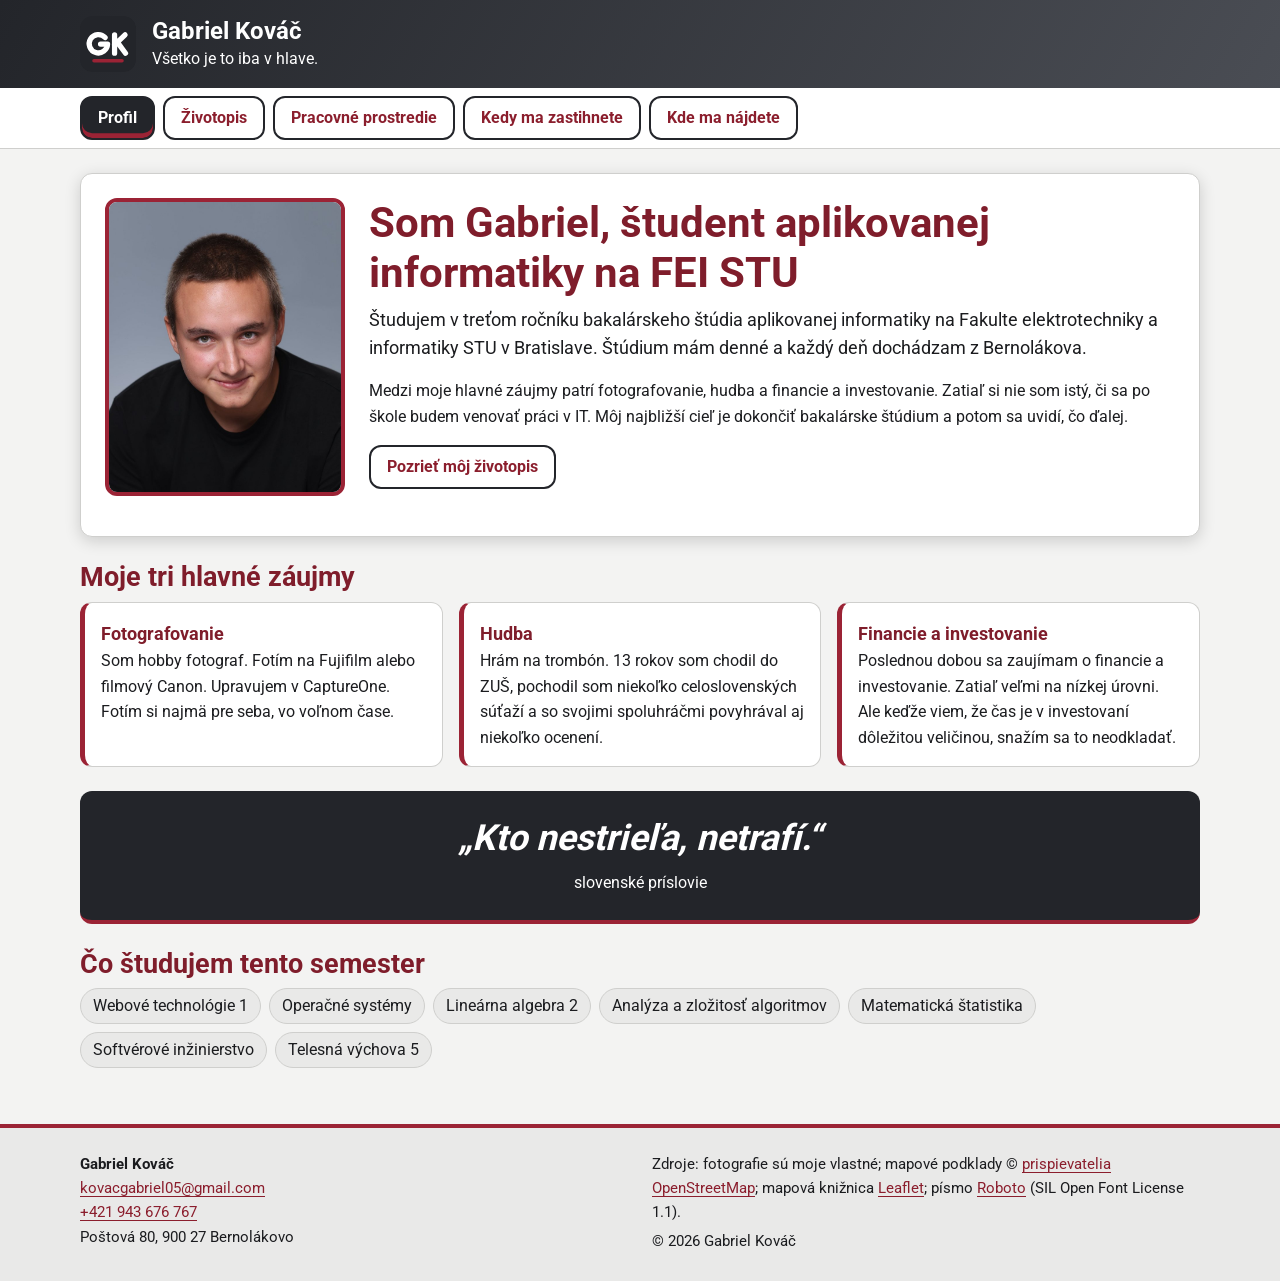
==== Z1_Kovac/index.html @ 6a86e7c6 "Add files via upload" ====
<!doctype html>
<html lang="sk">
<head>
  <meta charset="utf-8">
  <meta name="viewport" content="width=device-width, initial-scale=1">
  <title>Profil | Gabriel Kováč</title>
  <meta name="description" content="Osobná vizitka Gabriela Kováča, študenta aplikovanej informatiky na FEI STU v Bratislave. Fotografovanie, hudba, financie a investovanie.">
  <meta property="og:type" content="website">
  <meta property="og:locale" content="sk_SK">
  <meta property="og:title" content="Profil | Gabriel Kováč">
  <meta property="og:description" content="Osobná vizitka Gabriela Kováča, študenta aplikovanej informatiky na FEI STU v Bratislave. Fotografovanie, hudba, financie a investovanie.">
  <meta property="og:image" content="img/og-image.jpg">
  <link rel="icon" href="favicon.ico" sizes="any">
  <link rel="icon" href="img/monogram.svg" type="image/svg+xml">
  <link rel="stylesheet" href="css/styles.css">
  <link rel="stylesheet" href="css/print.css" media="print">
  <script>document.documentElement.classList.add("js");</script>
  <script src="js/script.js" defer></script>
</head>
<body data-page="profile">
  <a class="skip-link" href="#main">Preskočiť na obsah</a>

  <header class="site-header">
    <div class="container site-header__inner">
      <div class="brand">
        <a class="brand__logo-link" href="index.html">
          <img class="brand__logo" src="img/monogram.svg" alt="Monogram GK, prejsť na úvodnú stránku" width="64" height="64">
        </a>
        <div>
          <p class="brand__name">Gabriel Kováč</p>
          <p class="brand__slogan">Všetko je to iba v hlave.</p>
        </div>
      </div>
      <button class="nav-toggle" type="button" aria-expanded="false" aria-controls="site-nav">
        <span class="nav-toggle__bars" aria-hidden="true"></span>
        <span>Menu</span>
      </button>
    </div>
  </header>

  <nav class="site-nav" id="site-nav" aria-label="Hlavná navigácia">
    <ul class="site-nav__list">
        <li><a class="control" href="index.html" aria-current="page">Profil</a></li>
        <li><a class="control" href="pages/cv.html">Životopis</a></li>
        <li><a class="control" href="pages/workspace.html">Pracovné prostredie</a></li>
        <li><a class="control" href="pages/schedule.html">Kedy ma zastihnete</a></li>
        <li><a class="control" href="pages/map.html">Kde ma nájdete</a></li>
    </ul>
  </nav>

  <main id="main" class="container">
    <article class="card profile">
      <figure class="profile__photo">
        <img src="img/me.jpg" alt="Portrét Gabriela Kováča: usmiaty mladý muž s krátkymi vlasmi v čiernom tričku" width="800" height="1000" loading="lazy">
      </figure>
      <h1>Som Gabriel, študent aplikovanej informatiky na FEI STU</h1>
      <p class="profile__intro">Študujem v treťom ročníku bakalárskeho štúdia aplikovanej informatiky na Fakulte elektrotechniky a informatiky STU v Bratislave. Štúdium mám denné a každý deň dochádzam z Bernolákova.</p>
      <p>Medzi moje hlavné záujmy patrí fotografovanie, hudba a financie a investovanie. Zatiaľ si nie som istý, či sa po škole budem venovať práci v IT. Môj najbližší cieľ je dokončiť bakalárske štúdium a potom sa uvidí, čo ďalej.</p>
      <p><a class="control" href="pages/cv.html">Pozrieť môj životopis</a></p>
    </article>

    <section aria-labelledby="interests-title">
      <h2 id="interests-title">Moje tri hlavné záujmy</h2>
      <ul class="key-list">
        <li class="key-list__item">
          <strong class="key-list__title">Fotografovanie</strong>
          Som hobby fotograf. Fotím na Fujifilm alebo filmový Canon. Upravujem v CaptureOne. Fotím si najmä pre seba, vo voľnom čase.
        </li>
        <li class="key-list__item">
          <strong class="key-list__title">Hudba</strong>
          Hrám na trombón. 13 rokov som chodil do ZUŠ, pochodil som niekoľko celoslovenských súťaží a so svojimi spoluhráčmi povyhrával aj niekoľko ocenení.
        </li>
        <li class="key-list__item">
          <strong class="key-list__title">Financie a investovanie</strong>
          Poslednou dobou sa zaujímam o financie a investovanie. Zatiaľ veľmi na nízkej úrovni. Ale keďže viem, že čas je v investovaní dôležitou veličinou, snažím sa to neodkladať.
        </li>
      </ul>
    </section>

    <aside class="motto" aria-label="Moje motto">
      <p class="motto__text">Kto nestrieľa, netrafí.</p>
      <p class="motto__source">slovenské príslovie</p>
    </aside>

    <section aria-labelledby="semester-title">
      <h2 id="semester-title">Čo študujem tento semester</h2>
      <ul class="tag-list">
        <li>Webové technológie 1</li>
        <li>Operačné systémy</li>
        <li>Lineárna algebra 2</li>
        <li>Analýza a zložitosť algoritmov</li>
        <li>Matematická štatistika</li>
        <li>Softvérové inžinierstvo</li>
        <li>Telesná výchova 5</li>
      </ul>
    </section>
  </main>

  <footer class="site-footer">
    <div class="container site-footer__inner">
      <address>
        <strong>Gabriel Kováč</strong><br>
        <a href="mailto:kovacgabriel05@gmail.com">kovacgabriel05@gmail.com</a><br>
        <a href="tel:+421943676767">+421 943 676 767</a><br>
        Poštová 80, 900 27 Bernolákovo
      </address>
      <div class="site-footer__sources">
        <p>Zdroje: fotografie sú moje vlastné; mapové podklady © <a href="https://www.openstreetmap.org/copyright">prispievatelia OpenStreetMap</a>; mapová knižnica <a href="https://leafletjs.com/">Leaflet</a>; písmo <a href="https://github.com/googlefonts/roboto-classic">Roboto</a> (SIL Open Font License 1.1).</p>
        <p>© 2026 Gabriel Kováč</p>
      </div>
    </div>
  </footer>
</body>
</html>
---- Z1_Kovac/css/styles.css ----
/* ==========================================================================
   Single design system for all five pages.
   Every color lives in :root. Components only use var(--...) references.
   ========================================================================== */

/* ---------- Local font (Roboto, SIL Open Font License 1.1) ---------- */
@font-face {
  font-family: "Roboto";
  font-style: normal;
  font-weight: 400;
  font-display: swap;
  src: url("../fonts/roboto-latin-ext-400.woff2") format("woff2");
  unicode-range: U+0100-02BA, U+02BD-02C5, U+02C7-02CC, U+02CE-02D7, U+02DD-02FF, U+0304, U+0308, U+0329, U+1D00-1DBF, U+1E00-1E9F, U+1EF2-1EFF, U+2020, U+20A0-20AB, U+20AD-20C0, U+2113, U+2C60-2C7F, U+A720-A7FF;
}

@font-face {
  font-family: "Roboto";
  font-style: normal;
  font-weight: 400;
  font-display: swap;
  src: url("../fonts/roboto-latin-400.woff2") format("woff2");
  unicode-range: U+0000-00FF, U+0131, U+0152-0153, U+02BB-02BC, U+02C6, U+02DA, U+02DC, U+0304, U+0308, U+0329, U+2000-206F, U+20AC, U+2122, U+2191, U+2193, U+2212, U+2215, U+FEFF, U+FFFD;
}

@font-face {
  font-family: "Roboto";
  font-style: normal;
  font-weight: 700;
  font-display: swap;
  src: url("../fonts/roboto-latin-ext-700.woff2") format("woff2");
  unicode-range: U+0100-02BA, U+02BD-02C5, U+02C7-02CC, U+02CE-02D7, U+02DD-02FF, U+0304, U+0308, U+0329, U+1D00-1DBF, U+1E00-1E9F, U+1EF2-1EFF, U+2020, U+20A0-20AB, U+20AD-20C0, U+2113, U+2C60-2C7F, U+A720-A7FF;
}

@font-face {
  font-family: "Roboto";
  font-style: normal;
  font-weight: 700;
  font-display: swap;
  src: url("../fonts/roboto-latin-700.woff2") format("woff2");
  unicode-range: U+0000-00FF, U+0131, U+0152-0153, U+02BB-02BC, U+02C6, U+02DA, U+02DC, U+0304, U+0308, U+0329, U+2000-206F, U+20AC, U+2122, U+2191, U+2193, U+2212, U+2215, U+FEFF, U+FFFD;
}

/* ---------- Design tokens ---------- */
:root {
  color-scheme: light dark;

  /* brand colors (identical in light and dark mode) */
  --color-brand-primary: #23252a;
  --color-brand-secondary: #4a4d54;
  --color-accent: #9b2335;
  --color-on-brand: #ffffff;
  --color-on-accent: #ffffff;

  /* page colors (light mode) */
  --color-bg: #f3f3f2;
  --color-surface: #ffffff;
  --color-surface-alt: #e9e9e8;
  --color-text: #1b1c1f;
  --color-text-muted: #4a4c52;
  --color-heading: #7f1d2b;
  --color-link: #8b1e2d;
  --color-control-border: #23252a;
  --color-border: #cfcfcd;
  --color-focus: #8b1e2d;
  --color-focus-on-brand: #f2a0a9;
  --color-error: #a11a1a;

  /* schedule lesson types */
  --color-lecture-bg: #dcdee3;
  --color-exercise-bg: #f0d5d8;
  --color-pe-bg: #e6dfcf;

  /* translucent helpers */
  --color-shadow: rgba(0, 0, 0, 0.16);
  --color-hotspot-fill: rgba(155, 35, 53, 0.22);
  --color-hotspot-edge: rgba(0, 0, 0, 0.55);

  /* geometry and spacing */
  --radius: 0.75rem;
  --space: 1rem;
  --space-xs: 0.25rem;
  --space-sm: 0.5rem;
  --space-lg: 1.5rem;
  --space-xl: 2.5rem;

  /* typography and layout */
  --font-main: "Roboto", sans-serif;
  --container-width: 72rem;
  --panel-height: 11rem;
  --transition: 0.2s ease;
}

@media (prefers-color-scheme: dark) {
  :root {
    --color-brand-primary: #30333a;
    --color-brand-secondary: #565a63;
    --color-bg: #101113;
    --color-surface: #181a1d;
    --color-surface-alt: #212327;
    --color-text: #e9e9ea;
    --color-text-muted: #b3b5bb;
    --color-heading: #e8a3ab;
    --color-link: #f0a8b0;
    --color-control-border: #b8bbc2;
    --color-border: #3a3d43;
    --color-focus: #f2a0a9;
    --color-error: #ff9b9b;

    --color-lecture-bg: #2e3138;
    --color-exercise-bg: #4d2128;
    --color-pe-bg: #3f3a2d;

    --color-shadow: rgba(0, 0, 0, 0.6);
    --color-hotspot-fill: rgba(155, 35, 53, 0.35);
    --color-hotspot-edge: rgba(0, 0, 0, 0.7);
  }
}

/* ---------- Base ---------- */
*,
*::before,
*::after {
  box-sizing: border-box;
}

html {
  scroll-behavior: smooth;
}

body {
  display: flex;
  flex-direction: column;
  min-height: 100vh;
  margin: 0;
  font-family: var(--font-main);
  font-size: 1rem;
  line-height: 1.6;
  color: var(--color-text);
  background: var(--color-bg);
}

main {
  flex: 1;
  padding-block: var(--space-lg) var(--space-xl);
}

img {
  display: block;
  max-width: 100%;
  height: auto;
}

h1,
h2,
h3 {
  margin: 0 0 var(--space-sm);
  line-height: 1.2;
  color: var(--color-heading);
}

h1 {
  font-size: clamp(1.75rem, 1.2rem + 2.4vw, 2.6rem);
}

h2 {
  margin-top: var(--space-lg);
  font-size: clamp(1.3rem, 1.1rem + 1vw, 1.7rem);
}

h3 {
  font-size: 1.15rem;
}

p {
  margin: 0 0 var(--space);
}

a {
  color: var(--color-link);
  text-underline-offset: 0.2em;
}

a:hover {
  text-decoration-thickness: 0.15em;
}

address {
  font-style: normal;
}

figure {
  margin: 0;
}

ul {
  margin-block: 0 var(--space);
}

[hidden] {
  display: none !important;
}

.container {
  width: 100%;
  max-width: var(--container-width);
  margin-inline: auto;
  padding-inline: var(--space);
}

.lead {
  font-size: 1.15rem;
  color: var(--color-text-muted);
}

.visually-hidden {
  position: absolute;
  width: 1px;
  height: 1px;
  margin: -1px;
  padding: 0;
  overflow: hidden;
  clip-path: inset(50%);
  white-space: nowrap;
  border: 0;
}

/* ---------- Focus and shared interactive controls ---------- */
a:focus-visible,
button:focus-visible,
input:focus-visible,
textarea:focus-visible,
[tabindex]:focus-visible {
  outline: 3px solid var(--color-focus);
  outline-offset: 3px;
}

.skip-link {
  position: absolute;
  top: var(--space-sm);
  left: var(--space-sm);
  z-index: 1000;
  padding: var(--space-sm) var(--space);
  border-radius: var(--radius);
  background: var(--color-accent);
  color: var(--color-on-accent);
  font-weight: 700;
  transform: translateY(-200%);
}

.skip-link:focus {
  transform: translateY(0);
}

/* One look for every button-like control: nav links, filters, map buttons. */
.control {
  display: inline-flex;
  align-items: center;
  justify-content: center;
  gap: var(--space-sm);
  min-height: 2.75rem;
  padding: var(--space-xs) var(--space);
  border: 2px solid var(--color-control-border);
  border-radius: var(--radius);
  background: var(--color-surface);
  color: var(--color-link);
  font: inherit;
  font-weight: 700;
  text-decoration: none;
  cursor: pointer;
  transition: background-color var(--transition), color var(--transition);
}

.control:hover {
  background: var(--color-brand-primary);
  color: var(--color-on-brand);
}

.control[aria-current="page"],
.control[aria-pressed="true"],
.control.is-active {
  background: var(--color-brand-primary);
  color: var(--color-on-brand);
  box-shadow: inset 0 -0.3rem 0 var(--color-accent);
}

.control--small {
  min-height: 2.25rem;
  padding-inline: var(--space-sm);
  font-size: 0.9rem;
}

/* ---------- Header and navigation ---------- */
.site-header {
  /* focus ring must stay visible on the colored band */
  --color-focus: var(--color-focus-on-brand);
  background: linear-gradient(120deg, var(--color-brand-primary), var(--color-brand-secondary));
  color: var(--color-on-brand);
}

.site-header__inner {
  display: flex;
  align-items: center;
  justify-content: space-between;
  gap: var(--space);
  padding-block: var(--space);
}

.brand {
  display: flex;
  align-items: center;
  gap: var(--space);
  min-width: 0;
}

.brand__logo-link {
  flex: none;
  border-radius: var(--radius);
}

.brand__logo {
  width: 3.5rem;
  height: 3.5rem;
  border-radius: var(--radius);
}

.brand__name {
  margin: 0;
  font-size: 1.5rem;
  font-weight: 700;
  line-height: 1.2;
}

.brand__slogan {
  margin: 0;
  font-size: 1rem;
}

.nav-toggle {
  display: none;
  align-items: center;
  gap: var(--space-sm);
  min-height: 2.75rem;
  padding: var(--space-xs) var(--space);
  border: 2px solid var(--color-on-brand);
  border-radius: var(--radius);
  background: transparent;
  color: var(--color-on-brand);
  font: inherit;
  font-weight: 700;
  cursor: pointer;
  transition: background-color var(--transition), color var(--transition);
}

.nav-toggle:hover,
.nav-toggle[aria-expanded="true"] {
  background: var(--color-on-brand);
  color: var(--color-brand-primary);
}

.nav-toggle__bars,
.nav-toggle__bars::before,
.nav-toggle__bars::after {
  display: block;
  width: 1.25rem;
  height: 2px;
  background: currentColor;
}

.nav-toggle__bars {
  position: relative;
}

.nav-toggle__bars::before,
.nav-toggle__bars::after {
  content: "";
  position: absolute;
  left: 0;
}

.nav-toggle__bars::before {
  top: -0.4rem;
}

.nav-toggle__bars::after {
  top: 0.4rem;
}

.site-nav {
  border-bottom: 1px solid var(--color-border);
  background: var(--color-surface);
}

.site-nav__list {
  display: flex;
  flex-wrap: wrap;
  gap: var(--space-sm);
  margin: 0 auto;
  padding: var(--space-sm) var(--space);
  max-width: var(--container-width);
  list-style: none;
}

/* ---------- Footer ---------- */
.site-footer {
  margin-top: auto;
  padding-block: var(--space-lg);
  border-top: 4px solid var(--color-accent);
  background: var(--color-surface-alt);
  font-size: 0.95rem;
}

.site-footer__inner {
  display: grid;
  grid-template-columns: repeat(auto-fit, minmax(16rem, 1fr));
  gap: var(--space-lg);
}

.site-footer p {
  margin: 0 0 var(--space-xs);
}

/* ---------- Cards and shared blocks ---------- */
.card {
  padding: var(--space-lg);
  border: 1px solid var(--color-border);
  border-radius: var(--radius);
  background: var(--color-surface);
  box-shadow: 0 0.25rem 1rem var(--color-shadow);
}

.status {
  margin-bottom: var(--space);
  padding: var(--space);
  border-left: 0.35rem solid var(--color-accent);
  border-radius: var(--radius);
  background: var(--color-surface);
  box-shadow: 0 0.15rem 0.6rem var(--color-shadow);
}

.status p {
  margin: 0;
}

.empty-state {
  padding: var(--space);
  border: 2px dashed var(--color-control-border);
  border-radius: var(--radius);
  background: var(--color-surface-alt);
}

.empty-state p {
  margin: 0;
}

.tag-list {
  display: flex;
  flex-wrap: wrap;
  gap: var(--space-sm);
  margin: 0 0 var(--space);
  padding: 0;
  list-style: none;
}

.tag-list li {
  padding: var(--space-xs) 0.75rem;
  border: 1px solid var(--color-border);
  border-radius: 999px;
  background: var(--color-surface-alt);
}

/* ---------- Page 1: profile ---------- */
.profile {
  display: flow-root;
}

.profile__photo {
  float: left;
  width: 15rem;
  margin: 0 var(--space-lg) var(--space) 0;
}

.profile__photo img {
  width: 100%;
  border: 4px solid var(--color-accent);
  border-radius: var(--radius);
}

.profile__intro {
  font-size: 1.1rem;
}

.key-list {
  display: grid;
  grid-template-columns: repeat(auto-fit, minmax(15rem, 1fr));
  gap: var(--space);
  margin: 0 0 var(--space);
  padding: 0;
  list-style: none;
}

.key-list__item {
  padding: var(--space);
  border: 1px solid var(--color-border);
  border-left: 0.35rem solid var(--color-accent);
  border-radius: var(--radius);
  background: var(--color-surface);
}

.key-list__title {
  display: block;
  font-size: 1.15rem;
  color: var(--color-heading);
}

.motto {
  margin: var(--space-lg) 0;
  padding: var(--space-lg);
  border-bottom: 0.3rem solid var(--color-accent);
  border-radius: var(--radius);
  background: var(--color-brand-primary);
  color: var(--color-on-brand);
  text-align: center;
}

.motto__text {
  margin: 0;
  font-size: clamp(1.5rem, 1rem + 2vw, 2.25rem);
  font-weight: 700;
  font-style: italic;
  line-height: 1.3;
}

.motto__text::before {
  content: "\201E";
}

.motto__text::after {
  content: "\201C";
}

.motto__source {
  margin: var(--space-sm) 0 0;
}

/* ---------- Page 2: CV (two columns, flexbox/grid, no float) ---------- */
.cv {
  display: grid;
  grid-template-columns: minmax(15rem, 1fr) 2fr;
  overflow: hidden;
  border: 1px solid var(--color-border);
  border-radius: var(--radius);
  box-shadow: 0 0.25rem 1rem var(--color-shadow);
}

.cv__side {
  --color-focus: var(--color-focus-on-brand);
  padding: var(--space-lg);
  background: var(--color-brand-primary);
  color: var(--color-on-brand);
}

.cv__side h2,
.cv__side a {
  color: var(--color-on-brand);
}

.cv__photo {
  width: 100%;
  max-width: 14rem;
  margin: 0 auto var(--space);
  border: 4px solid var(--color-accent);
  border-radius: 50%;
}

.cv__name {
  margin: 0;
  font-size: 1.4rem;
  font-weight: 700;
  text-align: center;
}

.cv__role {
  margin: 0 0 var(--space);
  text-align: center;
}

.cv__main {
  padding: var(--space-lg);
  background: var(--color-surface);
}

.cv__main > h2:first-child,
.cv__side h2 {
  margin-top: 0;
}

.contact-list {
  display: grid;
  gap: var(--space-sm);
  margin: 0;
  padding: 0;
  list-style: none;
}

.contact-list__label {
  display: block;
  font-size: 0.85rem;
  font-weight: 700;
  text-transform: uppercase;
  letter-spacing: 0.04em;
}

.education-item {
  margin-bottom: var(--space);
  padding-left: var(--space);
  border-left: 0.3rem solid var(--color-brand-secondary);
}

.education-item h3 {
  margin: 0;
}

.education-item p {
  margin: 0;
}

.education-item__meta {
  color: var(--color-text-muted);
}

.skill-list {
  display: grid;
  gap: var(--space);
  margin: 0 0 var(--space);
  padding: 0;
  list-style: none;
}

.skill {
  display: grid;
  grid-template-columns: 1fr auto;
  gap: var(--space-xs) var(--space);
  align-items: baseline;
}

.skill__name {
  font-weight: 700;
}

.skill__key {
  margin-left: var(--space-xs);
  padding: 0 var(--space-sm);
  border-radius: 999px;
  background: var(--color-accent);
  color: var(--color-on-accent);
  font-size: 0.75rem;
  font-weight: 700;
  white-space: nowrap;
}

.skill__level {
  color: var(--color-text-muted);
}

.skill__bar {
  grid-column: 1 / -1;
  height: 0.65rem;
  overflow: hidden;
  border: 1px solid var(--color-border);
  border-radius: 999px;
  background: var(--color-surface-alt);
}

.skill__bar::before {
  content: "";
  display: block;
  width: calc(var(--level, 0) * 20%);
  height: 100%;
  background: var(--color-accent);
}

.skill__bar[data-level="1"] {
  --level: 1;
}

.skill__bar[data-level="2"] {
  --level: 2;
}

.skill__bar[data-level="3"] {
  --level: 3;
}

.skill__bar[data-level="4"] {
  --level: 4;
}

.skill__bar[data-level="5"] {
  --level: 5;
}

.note {
  font-size: 0.9rem;
  color: var(--color-text-muted);
}

/* ---------- Page 3: workspace with hotspots ---------- */
.stage {
  position: relative;
}

.stage__image {
  width: 100%;
  border-radius: var(--radius);
  box-shadow: 0 0.25rem 1rem var(--color-shadow);
}

.hotspots {
  position: absolute;
  top: 0;
  left: 0;
  width: 100%;
  aspect-ratio: 4 / 3;
  margin: 0;
  padding: 0;
  list-style: none;
}

.hotspot__trigger {
  position: absolute;
  left: var(--x);
  top: var(--y);
  display: grid;
  place-items: center;
  width: 2.25rem;
  height: 2.25rem;
  margin: -1.125rem 0 0 -1.125rem;
  padding: 0;
  border: 2px solid var(--color-on-accent);
  border-radius: 50%;
  background: var(--color-accent);
  color: var(--color-on-accent);
  box-shadow: 0 0 0 2px var(--color-hotspot-edge);
  font: inherit;
  font-size: 1rem;
  font-weight: 700;
  cursor: pointer;
  animation: hotspot-pulse 2.4s ease-out infinite;
  transition: transform var(--transition);
}

.hotspot:hover .hotspot__trigger,
.hotspot:focus-within .hotspot__trigger {
  transform: scale(1.15);
}

@keyframes hotspot-pulse {
  0% {
    box-shadow: 0 0 0 2px var(--color-hotspot-edge), 0 0 0 0 var(--color-accent);
  }

  70% {
    box-shadow: 0 0 0 2px var(--color-hotspot-edge), 0 0 0 1rem var(--color-hotspot-fill);
  }

  100% {
    box-shadow: 0 0 0 2px var(--color-hotspot-edge), 0 0 0 0 var(--color-hotspot-fill);
  }
}

.hotspot__panel {
  --color-focus: var(--color-focus-on-brand);
  position: absolute;
  z-index: 5;
  width: min(18rem, 60%);
  padding: var(--space);
  border: 2px solid var(--color-accent);
  border-radius: var(--radius);
  background: var(--color-brand-primary);
  color: var(--color-on-brand);
  box-shadow: 0 0.5rem 1.5rem var(--color-shadow);
  opacity: 0;
  visibility: hidden;
  pointer-events: none;
  transition: opacity var(--transition), visibility var(--transition);
}

.hotspot:focus-within .hotspot__panel,
.hotspot:hover .hotspot__panel {
  opacity: 1;
  visibility: visible;
  pointer-events: auto;
}

.hotspot:hover .hotspot__panel {
  z-index: 6;
}

.hotspot__panel-title {
  margin: 0 0 var(--space-xs);
  font-size: 1.1rem;
  color: var(--color-on-brand);
}

.hotspot__panel-text {
  margin: 0;
  font-size: 0.95rem;
}

.hotspot__topic {
  display: inline-block;
  margin: var(--space-sm) 0 0;
  padding: 0 var(--space-sm);
  border-radius: 999px;
  background: var(--color-accent);
  color: var(--color-on-accent);
  font-size: 0.8rem;
  font-weight: 700;
}

.hotspot[data-placement="right"] .hotspot__panel {
  top: var(--y);
  left: calc(var(--x) + 1.75rem);
  transform: translateY(-50%);
}

.hotspot[data-placement="left"] .hotspot__panel {
  top: var(--y);
  right: calc(100% - var(--x) + 1.75rem);
  transform: translateY(-50%);
}

.hotspot[data-placement="bottom"] .hotspot__panel {
  top: calc(var(--y) + 1.75rem);
  left: var(--x);
  transform: translateX(-50%);
}

.hotspot[data-placement="top"] .hotspot__panel {
  bottom: calc(100% - var(--y) + 1.75rem);
  left: var(--x);
  transform: translateX(-50%);
}

.stage__caption {
  margin-top: var(--space);
  color: var(--color-text-muted);
}

/* ---------- Page 4: schedule ---------- */
.filters {
  display: flex;
  flex-wrap: wrap;
  gap: var(--space-sm);
  margin-bottom: var(--space);
}

.legend {
  display: flex;
  flex-wrap: wrap;
  gap: var(--space-sm) var(--space-lg);
  margin: 0 0 var(--space);
  padding: 0;
  list-style: none;
  font-size: 0.9rem;
}

.legend__item {
  display: flex;
  align-items: center;
  gap: var(--space-sm);
}

.legend__swatch {
  display: inline-block;
  width: 1.25rem;
  height: 1.25rem;
  border: 1px solid var(--color-border);
  border-radius: 0.25rem;
}

.legend__swatch[data-type="lecture"] {
  background: var(--color-lecture-bg);
  border-left: 0.3rem solid var(--color-brand-primary);
}

.legend__swatch[data-type="exercise"] {
  background: var(--color-exercise-bg);
  border-left: 0.3rem solid var(--color-brand-secondary);
}

.legend__swatch[data-type="pe"] {
  background: var(--color-pe-bg);
  border-left: 0.3rem solid var(--color-accent);
}

.table-wrap {
  position: relative;
  overflow-x: auto;
  border: 1px solid var(--color-border);
  border-radius: var(--radius);
  background: var(--color-surface);
}

.schedule {
  width: 100%;
  min-width: 62rem;
  border-collapse: collapse;
  table-layout: fixed;
  font-size: 0.8rem;
}

.schedule th,
.schedule td {
  padding: var(--space-xs);
  border: 1px solid var(--color-border);
  text-align: center;
  vertical-align: middle;
  overflow-wrap: break-word;
}

.schedule thead th {
  background: var(--color-brand-primary);
  color: var(--color-on-brand);
  font-size: 0.75rem;
}

.schedule__to {
  display: block;
}

.schedule__day {
  width: 5.5rem;
  background: var(--color-brand-secondary);
  color: var(--color-on-brand);
  text-align: left;
}

.schedule tbody tr:nth-of-type(odd) .slot--free {
  background: var(--color-surface);
}

.schedule tbody tr:nth-of-type(even) .slot--free {
  background: var(--color-surface-alt);
}

.slot {
  height: 4.25rem;
  border-left: 0.3rem solid var(--color-border);
  transition: background-color var(--transition);
}

.slot[data-type="lecture"] {
  border-left-color: var(--color-brand-primary);
  background: var(--color-lecture-bg);
}

.slot[data-type="exercise"] {
  border-left-color: var(--color-brand-secondary);
  background: var(--color-exercise-bg);
}

.slot[data-type="pe"] {
  border-left-color: var(--color-accent);
  background: var(--color-pe-bg);
}

.slot__title {
  display: block;
  font-weight: 700;
}

.slot__type {
  display: block;
  font-size: 0.72rem;
  color: var(--color-text-muted);
}

.slot.is-dimmed {
  border-left-color: var(--color-border);
  background: transparent;
}

.slot.is-dimmed > * {
  visibility: hidden;
}

.slot.is-current:not(.is-dimmed) {
  outline: 4px solid var(--color-accent);
  outline-offset: -4px;
  animation: current-pulse 2s ease-in-out infinite;
}

@keyframes current-pulse {
  0%,
  100% {
    box-shadow: inset 0 0 0 0 var(--color-hotspot-fill);
  }

  50% {
    box-shadow: inset 0 0 1.2rem 0.3rem var(--color-accent);
  }
}

.progress {
  height: 1.5rem;
  overflow: hidden;
  border: 1px solid var(--color-border);
  border-radius: 999px;
  background: var(--color-surface-alt);
}

.progress__bar {
  width: 0;
  height: 100%;
  background: var(--color-accent);
  transition: width 0.6s ease;
}

/* ---------- Page 5: map ---------- */
.map-layout {
  display: grid;
  grid-template-columns: minmax(0, 2fr) minmax(16rem, 1fr);
  gap: var(--space-lg);
  align-items: start;
}

.map {
  position: relative;
  z-index: 0;
  height: min(72vh, 38rem);
  border: 1px solid var(--color-border);
  border-radius: var(--radius);
  background: var(--color-surface-alt);
}

.map-panel h2 {
  margin-top: 0;
}

.map-panel__block {
  margin-bottom: var(--space-lg);
}

.field {
  display: grid;
  gap: var(--space-xs);
  margin-bottom: var(--space-sm);
}

.field__label {
  font-weight: 700;
}

.field__input {
  width: 100%;
  min-height: 2.75rem;
  padding: var(--space-xs) var(--space-sm);
  border: 2px solid var(--color-control-border);
  border-radius: var(--radius);
  background: var(--color-surface);
  color: var(--color-text);
  font: inherit;
}

.field__error {
  margin: 0;
  color: var(--color-error);
  font-weight: 700;
}

.form-actions {
  display: flex;
  flex-wrap: wrap;
  gap: var(--space-sm);
}

.point-list {
  display: grid;
  gap: var(--space-sm);
  margin: 0 0 var(--space);
  padding: 0;
  list-style: none;
}

.point-list__item {
  display: grid;
  grid-template-columns: 1fr auto;
  gap: var(--space-sm);
}

.point-list__select {
  justify-content: flex-start;
  text-align: left;
}

.target-group {
  margin: 0 0 var(--space);
  padding: var(--space-sm) var(--space);
  border: 2px solid var(--color-border);
  border-radius: var(--radius);
}

.target-group legend {
  padding-inline: var(--space-xs);
  font-weight: 700;
}

.target-group label {
  display: flex;
  align-items: center;
  gap: var(--space-sm);
  min-height: 2.25rem;
  cursor: pointer;
}

.map-pin {
  display: grid;
  place-items: center;
  width: 2rem;
  height: 2rem;
  border: 2px solid var(--color-on-brand);
  border-radius: 50%;
  box-shadow: 0 0.15rem 0.5rem var(--color-shadow);
  font-weight: 700;
}

.map-pin--school {
  background: var(--color-brand-primary);
  color: var(--color-on-brand);
}

.map-pin--home {
  background: var(--color-brand-secondary);
  color: var(--color-on-brand);
}

.map-pin--custom {
  background: var(--color-accent);
  color: var(--color-on-accent);
}

.map-pin--draft {
  border-style: dashed;
  background: var(--color-surface);
  color: var(--color-text);
}

.map-route {
  stroke: var(--color-accent);
  stroke-width: 5px;
  stroke-dasharray: 10 8;
}

.map .leaflet-tooltip {
  border-color: var(--color-border);
  background: var(--color-surface);
  color: var(--color-text);
  font-family: var(--font-main);
  font-weight: 700;
}

.map .leaflet-container {
  font-family: var(--font-main);
}

.map .leaflet-control-attribution {
  background: var(--color-surface);
  color: var(--color-text);
}

.map .leaflet-control-attribution a {
  color: var(--color-link);
}

/* ---------- Responsive ---------- */
@media (max-width: 768px) {
  .nav-toggle {
    display: none;
  }

  .js .nav-toggle {
    display: inline-flex;
  }

  .js .site-nav:not(.is-open) {
    display: none;
  }

  .site-nav__list {
    flex-direction: column;
  }

  .site-nav__list .control {
    width: 100%;
    justify-content: flex-start;
  }

  .brand__name {
    font-size: 1.25rem;
  }

  .brand__logo {
    width: 3rem;
    height: 3rem;
  }

  .cv {
    grid-template-columns: 1fr;
  }

  .map-layout {
    grid-template-columns: 1fr;
  }

  .map {
    height: 55vh;
    min-height: 18rem;
  }

  /* Workspace: panels move to one fixed place below the image. */
  .stage--ready {
    padding-bottom: calc(var(--panel-height) + var(--space));
  }

  .hotspots .hotspot[data-placement] .hotspot__panel {
    top: 100%;
    right: auto;
    bottom: auto;
    left: 0;
    width: 100%;
    height: var(--panel-height);
    margin-top: var(--space);
    overflow: auto;
    transform: none;
  }

  .hotspots .hotspot:first-child .hotspot__panel {
    z-index: 4;
    opacity: 1;
    visibility: visible;
  }

  .hotspot:focus-within .hotspot__panel,
  .hotspot:hover .hotspot__panel {
    z-index: 6;
  }

  .stage__caption {
    margin-top: 0;
  }
}

@media (max-width: 30rem) {
  .profile__photo {
    float: none;
    width: min(100%, 15rem);
    margin: 0 auto var(--space);
  }

  .card {
    padding: var(--space);
  }
}

@media (prefers-reduced-motion: reduce) {
  *,
  *::before,
  *::after {
    animation: none !important;
    transition: none !important;
    scroll-behavior: auto !important;
  }
}
---- Z1_Kovac/css/print.css ----
/* ==========================================================================
   Print styles. The CV must fit on a single A4 page: no navigation,
   no decorative backgrounds, compact type.
   ========================================================================== */

@page {
  size: A4;
  margin: 1.2cm;
}

@media print {
  :root {
    --color-bg: #ffffff;
    --color-surface: #ffffff;
    --color-surface-alt: #ffffff;
    --color-text: #000000;
    --color-text-muted: #000000;
    --color-heading: #000000;
    --color-link: #000000;
    --color-border: #666666;
    --color-on-brand: #000000;
    --color-brand-primary: #000000;
    --color-shadow: transparent;
  }

  body {
    min-height: 0;
    background: none;
    font-size: 10pt;
    line-height: 1.4;
  }

  .skip-link,
  .site-nav,
  .nav-toggle,
  .site-footer__sources,
  .brand__logo-link,
  .no-print {
    display: none;
  }

  .site-header {
    background: none;
    color: var(--color-text);
  }

  .site-header__inner {
    padding-block: 0 0.3cm;
  }

  .brand__name {
    font-size: 16pt;
  }

  main {
    padding-block: 0;
  }

  h1 {
    margin-bottom: 0.2cm;
    font-size: 18pt;
  }

  h2 {
    margin-top: 0.3cm;
    font-size: 12pt;
  }

  h3 {
    font-size: 10.5pt;
  }

  a {
    text-decoration: none;
  }

  .cv {
    grid-template-columns: 5.5cm 1fr;
    border: 0;
    box-shadow: none;
  }

  .cv__side,
  .cv__main {
    padding: 0 0.4cm 0 0;
    background: none;
    color: var(--color-text);
  }

  .cv__side {
    border-right: 1px solid var(--color-border);
  }

  .cv__main {
    padding-left: 0.5cm;
  }

  .cv__side h2,
  .cv__side a {
    color: var(--color-text);
  }

  .cv__photo {
    width: 3.5cm;
    border: 1px solid var(--color-border);
  }

  .skill__bar {
    border-color: var(--color-border);
    background: none;
  }

  .skill__bar::before {
    background: var(--color-text);
  }

  .skill__key {
    padding: 0;
    background: none;
    color: var(--color-text);
  }

  .site-footer {
    margin-top: 0.4cm;
    padding-block: 0.2cm 0;
    border-top: 1px solid var(--color-border);
    background: none;
    font-size: 8.5pt;
  }

  .cv,
  .education-item,
  .skill {
    break-inside: avoid;
  }
}
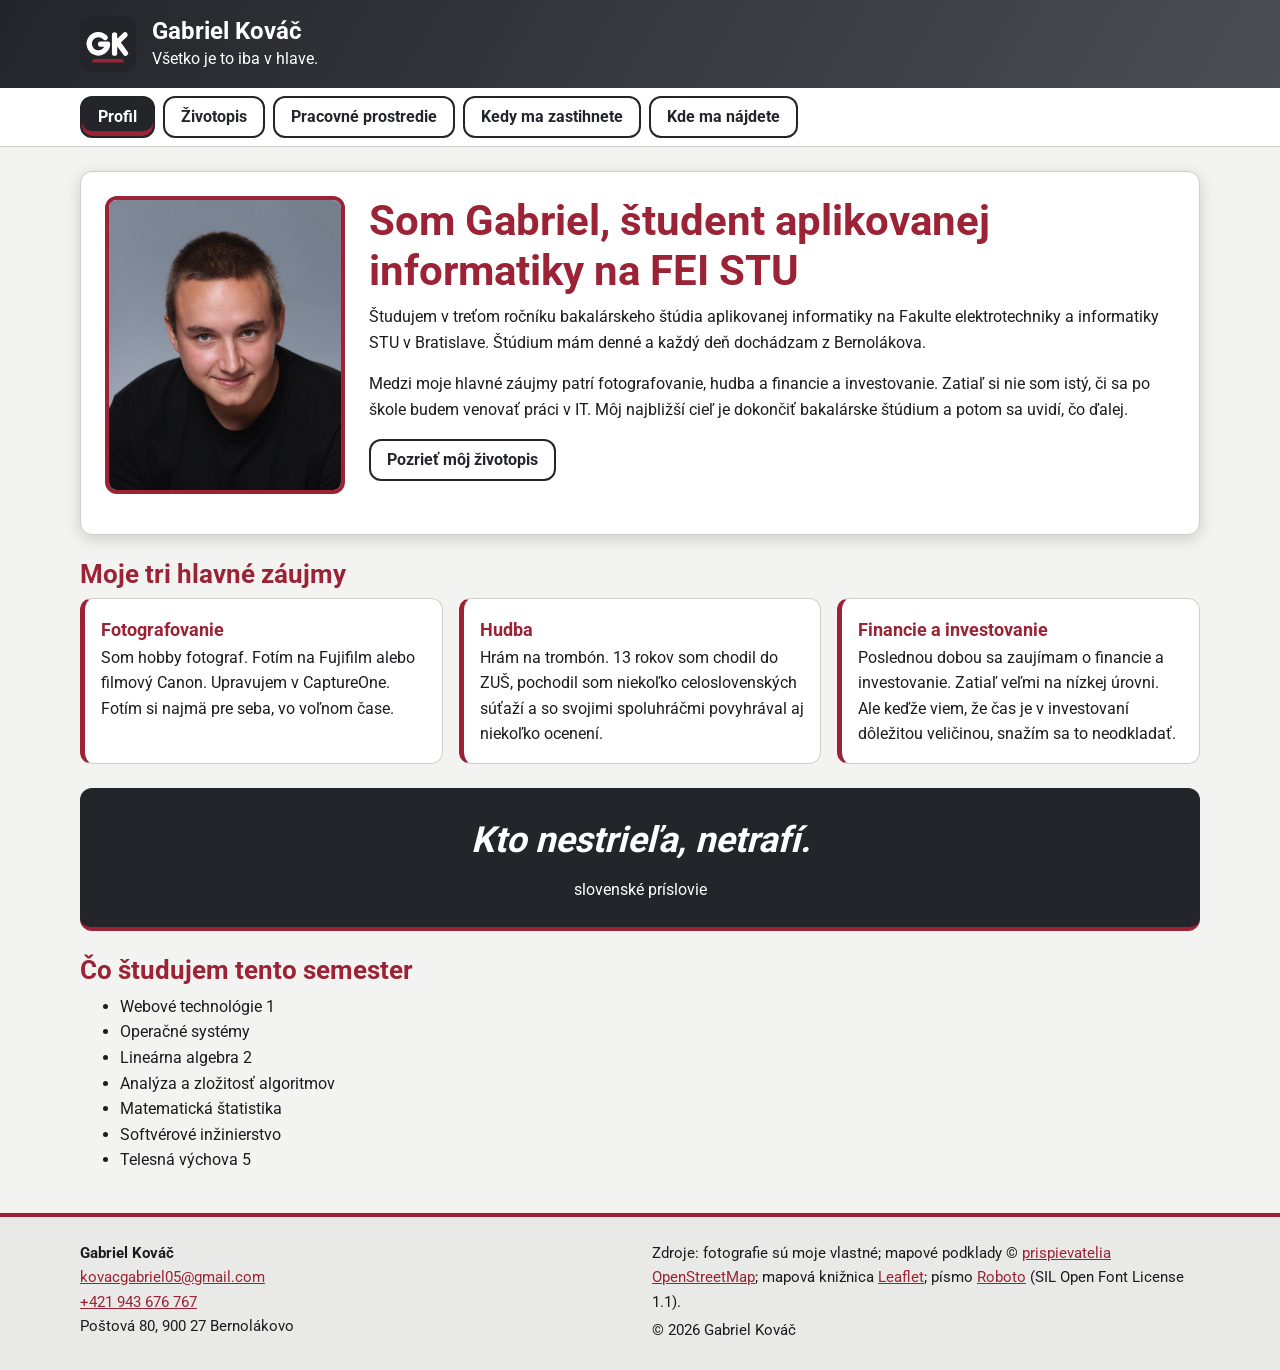
==== commit 7a616261: "Add files via upload" ====
--- a/Z1_Kovac/index.html
+++ b/Z1_Kovac/index.html
@@ -14,33 +14,29 @@
   <link rel="icon" href="img/monogram.svg" type="image/svg+xml">
   <link rel="stylesheet" href="css/styles.css">
   <link rel="stylesheet" href="css/print.css" media="print">
-  <script>document.documentElement.classList.add("js");</script>
   <script src="js/script.js" defer></script>
 </head>
 <body data-page="profile">
-  <a class="skip-link" href="#main">Preskočiť na obsah</a>
+  <input class="nav-toggle" type="checkbox" id="nav-toggle">
 
   <header class="site-header">
     <div class="container site-header__inner">
       <div class="brand">
-        <a class="brand__logo-link" href="index.html">
-          <img class="brand__logo" src="img/monogram.svg" alt="Monogram GK, prejsť na úvodnú stránku" width="64" height="64">
+        <a href="index.html">
+          <img class="brand__logo" src="img/monogram.svg" alt="Monogram GK" width="64" height="64">
         </a>
         <div>
           <p class="brand__name">Gabriel Kováč</p>
           <p class="brand__slogan">Všetko je to iba v hlave.</p>
         </div>
       </div>
-      <button class="nav-toggle" type="button" aria-expanded="false" aria-controls="site-nav">
-        <span class="nav-toggle__bars" aria-hidden="true"></span>
-        <span>Menu</span>
-      </button>
+      <label class="nav-toggle-label" for="nav-toggle">Menu</label>
     </div>
   </header>
 
-  <nav class="site-nav" id="site-nav" aria-label="Hlavná navigácia">
+  <nav class="site-nav">
     <ul class="site-nav__list">
-        <li><a class="control" href="index.html" aria-current="page">Profil</a></li>
+        <li><a class="control is-active" href="index.html">Profil</a></li>
         <li><a class="control" href="pages/cv.html">Životopis</a></li>
         <li><a class="control" href="pages/workspace.html">Pracovné prostredie</a></li>
         <li><a class="control" href="pages/schedule.html">Kedy ma zastihnete</a></li>
@@ -54,37 +50,37 @@
         <img src="img/me.jpg" alt="Portrét Gabriela Kováča: usmiaty mladý muž s krátkymi vlasmi v čiernom tričku" width="800" height="1000" loading="lazy">
       </figure>
       <h1>Som Gabriel, študent aplikovanej informatiky na FEI STU</h1>
-      <p class="profile__intro">Študujem v treťom ročníku bakalárskeho štúdia aplikovanej informatiky na Fakulte elektrotechniky a informatiky STU v Bratislave. Štúdium mám denné a každý deň dochádzam z Bernolákova.</p>
+      <p>Študujem v treťom ročníku bakalárskeho štúdia aplikovanej informatiky na Fakulte elektrotechniky a informatiky STU v Bratislave. Štúdium mám denné a každý deň dochádzam z Bernolákova.</p>
       <p>Medzi moje hlavné záujmy patrí fotografovanie, hudba a financie a investovanie. Zatiaľ si nie som istý, či sa po škole budem venovať práci v IT. Môj najbližší cieľ je dokončiť bakalárske štúdium a potom sa uvidí, čo ďalej.</p>
       <p><a class="control" href="pages/cv.html">Pozrieť môj životopis</a></p>
     </article>
 
-    <section aria-labelledby="interests-title">
-      <h2 id="interests-title">Moje tri hlavné záujmy</h2>
+    <section>
+      <h2>Moje tri hlavné záujmy</h2>
       <ul class="key-list">
-        <li class="key-list__item">
-          <strong class="key-list__title">Fotografovanie</strong>
+        <li>
+          <strong>Fotografovanie</strong>
           Som hobby fotograf. Fotím na Fujifilm alebo filmový Canon. Upravujem v CaptureOne. Fotím si najmä pre seba, vo voľnom čase.
         </li>
-        <li class="key-list__item">
-          <strong class="key-list__title">Hudba</strong>
+        <li>
+          <strong>Hudba</strong>
           Hrám na trombón. 13 rokov som chodil do ZUŠ, pochodil som niekoľko celoslovenských súťaží a so svojimi spoluhráčmi povyhrával aj niekoľko ocenení.
         </li>
-        <li class="key-list__item">
-          <strong class="key-list__title">Financie a investovanie</strong>
+        <li>
+          <strong>Financie a investovanie</strong>
           Poslednou dobou sa zaujímam o financie a investovanie. Zatiaľ veľmi na nízkej úrovni. Ale keďže viem, že čas je v investovaní dôležitou veličinou, snažím sa to neodkladať.
         </li>
       </ul>
     </section>
 
-    <aside class="motto" aria-label="Moje motto">
+    <aside class="motto">
       <p class="motto__text">Kto nestrieľa, netrafí.</p>
       <p class="motto__source">slovenské príslovie</p>
     </aside>
 
-    <section aria-labelledby="semester-title">
-      <h2 id="semester-title">Čo študujem tento semester</h2>
-      <ul class="tag-list">
+    <section>
+      <h2>Čo študujem tento semester</h2>
+      <ul>
         <li>Webové technológie 1</li>
         <li>Operačné systémy</li>
         <li>Lineárna algebra 2</li>
--- a/Z1_Kovac/css/styles.css
+++ b/Z1_Kovac/css/styles.css
@@ -1,12 +1,10 @@
 /* ==========================================================================
-   Single design system for all five pages.
-   Every color lives in :root. Components only use var(--...) references.
+   One stylesheet for all five pages. All colors are defined in :root.
    ========================================================================== */
 
-/* ---------- Local font (Roboto, SIL Open Font License 1.1) ---------- */
+/* ---------- Local font: Roboto (SIL Open Font License 1.1) ---------- */
 @font-face {
   font-family: "Roboto";
-  font-style: normal;
   font-weight: 400;
   font-display: swap;
   src: url("../fonts/roboto-latin-ext-400.woff2") format("woff2");
@@ -15,7 +13,6 @@
 
 @font-face {
   font-family: "Roboto";
-  font-style: normal;
   font-weight: 400;
   font-display: swap;
   src: url("../fonts/roboto-latin-400.woff2") format("woff2");
@@ -24,7 +21,6 @@
 
 @font-face {
   font-family: "Roboto";
-  font-style: normal;
   font-weight: 700;
   font-display: swap;
   src: url("../fonts/roboto-latin-ext-700.woff2") format("woff2");
@@ -33,7 +29,6 @@
 
 @font-face {
   font-family: "Roboto";
-  font-style: normal;
   font-weight: 700;
   font-display: swap;
   src: url("../fonts/roboto-latin-700.woff2") format("woff2");
@@ -42,78 +37,28 @@
 
 /* ---------- Design tokens ---------- */
 :root {
-  color-scheme: light dark;
-
-  /* brand colors (identical in light and dark mode) */
   --color-brand-primary: #23252a;
   --color-brand-secondary: #4a4d54;
   --color-accent: #9b2335;
-  --color-on-brand: #ffffff;
-  --color-on-accent: #ffffff;
-
-  /* page colors (light mode) */
+  --color-text: #1b1c1f;
   --color-bg: #f3f3f2;
   --color-surface: #ffffff;
   --color-surface-alt: #e9e9e8;
-  --color-text: #1b1c1f;
-  --color-text-muted: #4a4c52;
-  --color-heading: #7f1d2b;
-  --color-link: #8b1e2d;
-  --color-control-border: #23252a;
   --color-border: #cfcfcd;
-  --color-focus: #8b1e2d;
-  --color-focus-on-brand: #f2a0a9;
-  --color-error: #a11a1a;
-
-  /* schedule lesson types */
-  --color-lecture-bg: #dcdee3;
-  --color-exercise-bg: #f0d5d8;
-  --color-pe-bg: #e6dfcf;
-
-  /* translucent helpers */
+  --color-on-brand: #ffffff;
+  --color-lecture: #dcdee3;
+  --color-exercise: #f0d5d8;
+  --color-pe: #e6dfcf;
   --color-shadow: rgba(0, 0, 0, 0.16);
-  --color-hotspot-fill: rgba(155, 35, 53, 0.22);
-  --color-hotspot-edge: rgba(0, 0, 0, 0.55);
-
-  /* geometry and spacing */
+
   --radius: 0.75rem;
   --space: 1rem;
-  --space-xs: 0.25rem;
   --space-sm: 0.5rem;
   --space-lg: 1.5rem;
-  --space-xl: 2.5rem;
-
-  /* typography and layout */
+
   --font-main: "Roboto", sans-serif;
   --container-width: 72rem;
-  --panel-height: 11rem;
-  --transition: 0.2s ease;
-}
-
-@media (prefers-color-scheme: dark) {
-  :root {
-    --color-brand-primary: #30333a;
-    --color-brand-secondary: #565a63;
-    --color-bg: #101113;
-    --color-surface: #181a1d;
-    --color-surface-alt: #212327;
-    --color-text: #e9e9ea;
-    --color-text-muted: #b3b5bb;
-    --color-heading: #e8a3ab;
-    --color-link: #f0a8b0;
-    --color-control-border: #b8bbc2;
-    --color-border: #3a3d43;
-    --color-focus: #f2a0a9;
-    --color-error: #ff9b9b;
-
-    --color-lecture-bg: #2e3138;
-    --color-exercise-bg: #4d2128;
-    --color-pe-bg: #3f3a2d;
-
-    --color-shadow: rgba(0, 0, 0, 0.6);
-    --color-hotspot-fill: rgba(155, 35, 53, 0.35);
-    --color-hotspot-edge: rgba(0, 0, 0, 0.7);
-  }
+  --panel-height: 9rem;
 }
 
 /* ---------- Base ---------- */
@@ -123,17 +68,12 @@
   box-sizing: border-box;
 }
 
-html {
-  scroll-behavior: smooth;
-}
-
 body {
   display: flex;
   flex-direction: column;
   min-height: 100vh;
   margin: 0;
   font-family: var(--font-main);
-  font-size: 1rem;
   line-height: 1.6;
   color: var(--color-text);
   background: var(--color-bg);
@@ -141,13 +81,17 @@
 
 main {
   flex: 1;
-  padding-block: var(--space-lg) var(--space-xl);
+  padding-block: var(--space-lg);
 }
 
 img {
   display: block;
   max-width: 100%;
   height: auto;
+}
+
+figure {
+  margin: 0;
 }
 
 h1,
@@ -155,7 +99,7 @@
 h3 {
   margin: 0 0 var(--space-sm);
   line-height: 1.2;
-  color: var(--color-heading);
+  color: var(--color-accent);
 }
 
 h1 {
@@ -164,7 +108,7 @@
 
 h2 {
   margin-top: var(--space-lg);
-  font-size: clamp(1.3rem, 1.1rem + 1vw, 1.7rem);
+  font-size: 1.6rem;
 }
 
 h3 {
@@ -176,28 +120,21 @@
 }
 
 a {
-  color: var(--color-link);
-  text-underline-offset: 0.2em;
-}
-
-a:hover {
-  text-decoration-thickness: 0.15em;
+  color: var(--color-accent);
 }
 
 address {
   font-style: normal;
 }
 
-figure {
-  margin: 0;
-}
-
 ul {
   margin-block: 0 var(--space);
 }
 
-[hidden] {
-  display: none !important;
+progress {
+  width: 100%;
+  height: 1rem;
+  accent-color: var(--color-accent);
 }
 
 .container {
@@ -209,90 +146,56 @@
 
 .lead {
   font-size: 1.15rem;
-  color: var(--color-text-muted);
-}
-
-.visually-hidden {
-  position: absolute;
-  width: 1px;
-  height: 1px;
-  margin: -1px;
-  padding: 0;
-  overflow: hidden;
-  clip-path: inset(50%);
-  white-space: nowrap;
-  border: 0;
-}
-
-/* ---------- Focus and shared interactive controls ---------- */
-a:focus-visible,
-button:focus-visible,
-input:focus-visible,
-textarea:focus-visible,
-[tabindex]:focus-visible {
-  outline: 3px solid var(--color-focus);
-  outline-offset: 3px;
-}
-
-.skip-link {
-  position: absolute;
-  top: var(--space-sm);
-  left: var(--space-sm);
-  z-index: 1000;
-  padding: var(--space-sm) var(--space);
-  border-radius: var(--radius);
-  background: var(--color-accent);
-  color: var(--color-on-accent);
-  font-weight: 700;
-  transform: translateY(-200%);
-}
-
-.skip-link:focus {
-  transform: translateY(0);
-}
-
-/* One look for every button-like control: nav links, filters, map buttons. */
+}
+
+.card {
+  padding: var(--space-lg);
+  border: 1px solid var(--color-border);
+  border-radius: var(--radius);
+  background: var(--color-surface);
+  box-shadow: 0 0.25rem 1rem var(--color-shadow);
+}
+
+.status {
+  padding: var(--space);
+  border-left: 0.35rem solid var(--color-accent);
+  border-radius: var(--radius);
+  background: var(--color-surface);
+}
+
+.empty-state {
+  padding: var(--space);
+  border: 2px dashed var(--color-brand-secondary);
+  border-radius: var(--radius);
+  background: var(--color-surface-alt);
+}
+
+/* One look for nav links, filter buttons and other buttons. */
 .control {
-  display: inline-flex;
-  align-items: center;
-  justify-content: center;
-  gap: var(--space-sm);
-  min-height: 2.75rem;
-  padding: var(--space-xs) var(--space);
-  border: 2px solid var(--color-control-border);
+  display: inline-block;
+  padding: 0.4rem var(--space);
+  border: 2px solid var(--color-brand-primary);
   border-radius: var(--radius);
   background: var(--color-surface);
-  color: var(--color-link);
+  color: var(--color-brand-primary);
   font: inherit;
   font-weight: 700;
   text-decoration: none;
   cursor: pointer;
-  transition: background-color var(--transition), color var(--transition);
-}
-
-.control:hover {
-  background: var(--color-brand-primary);
-  color: var(--color-on-brand);
-}
-
-.control[aria-current="page"],
-.control[aria-pressed="true"],
+}
+
+.control:hover,
 .control.is-active {
   background: var(--color-brand-primary);
   color: var(--color-on-brand);
+}
+
+.control.is-active {
   box-shadow: inset 0 -0.3rem 0 var(--color-accent);
 }
 
-.control--small {
-  min-height: 2.25rem;
-  padding-inline: var(--space-sm);
-  font-size: 0.9rem;
-}
-
-/* ---------- Header and navigation ---------- */
+/* ---------- Header, navigation, footer ---------- */
 .site-header {
-  /* focus ring must stay visible on the colored band */
-  --color-focus: var(--color-focus-on-brand);
   background: linear-gradient(120deg, var(--color-brand-primary), var(--color-brand-secondary));
   color: var(--color-on-brand);
 }
@@ -309,12 +212,6 @@
   display: flex;
   align-items: center;
   gap: var(--space);
-  min-width: 0;
-}
-
-.brand__logo-link {
-  flex: none;
-  border-radius: var(--radius);
 }
 
 .brand__logo {
@@ -332,57 +229,21 @@
 
 .brand__slogan {
   margin: 0;
-  font-size: 1rem;
-}
-
+}
+
+/* Hamburger: checkbox + label, no JavaScript needed. */
 .nav-toggle {
+  position: absolute;
+  left: -9999px;
+}
+
+.nav-toggle-label {
   display: none;
-  align-items: center;
-  gap: var(--space-sm);
-  min-height: 2.75rem;
-  padding: var(--space-xs) var(--space);
+  padding: 0.4rem var(--space);
   border: 2px solid var(--color-on-brand);
   border-radius: var(--radius);
-  background: transparent;
-  color: var(--color-on-brand);
-  font: inherit;
   font-weight: 700;
   cursor: pointer;
-  transition: background-color var(--transition), color var(--transition);
-}
-
-.nav-toggle:hover,
-.nav-toggle[aria-expanded="true"] {
-  background: var(--color-on-brand);
-  color: var(--color-brand-primary);
-}
-
-.nav-toggle__bars,
-.nav-toggle__bars::before,
-.nav-toggle__bars::after {
-  display: block;
-  width: 1.25rem;
-  height: 2px;
-  background: currentColor;
-}
-
-.nav-toggle__bars {
-  position: relative;
-}
-
-.nav-toggle__bars::before,
-.nav-toggle__bars::after {
-  content: "";
-  position: absolute;
-  left: 0;
-}
-
-.nav-toggle__bars::before {
-  top: -0.4rem;
-}
-
-.nav-toggle__bars::after {
-  top: 0.4rem;
 }
 
 .site-nav {
@@ -400,9 +261,7 @@
   list-style: none;
 }
 
-/* ---------- Footer ---------- */
 .site-footer {
-  margin-top: auto;
   padding-block: var(--space-lg);
   border-top: 4px solid var(--color-accent);
   background: var(--color-surface-alt);
@@ -416,56 +275,7 @@
 }
 
 .site-footer p {
-  margin: 0 0 var(--space-xs);
-}
-
-/* ---------- Cards and shared blocks ---------- */
-.card {
-  padding: var(--space-lg);
-  border: 1px solid var(--color-border);
-  border-radius: var(--radius);
-  background: var(--color-surface);
-  box-shadow: 0 0.25rem 1rem var(--color-shadow);
-}
-
-.status {
-  margin-bottom: var(--space);
-  padding: var(--space);
-  border-left: 0.35rem solid var(--color-accent);
-  border-radius: var(--radius);
-  background: var(--color-surface);
-  box-shadow: 0 0.15rem 0.6rem var(--color-shadow);
-}
-
-.status p {
-  margin: 0;
-}
-
-.empty-state {
-  padding: var(--space);
-  border: 2px dashed var(--color-control-border);
-  border-radius: var(--radius);
-  background: var(--color-surface-alt);
-}
-
-.empty-state p {
-  margin: 0;
-}
-
-.tag-list {
-  display: flex;
-  flex-wrap: wrap;
-  gap: var(--space-sm);
-  margin: 0 0 var(--space);
-  padding: 0;
-  list-style: none;
-}
-
-.tag-list li {
-  padding: var(--space-xs) 0.75rem;
-  border: 1px solid var(--color-border);
-  border-radius: 999px;
-  background: var(--color-surface-alt);
+  margin: 0 0 0.25rem;
 }
 
 /* ---------- Page 1: profile ---------- */
@@ -480,25 +290,19 @@
 }
 
 .profile__photo img {
-  width: 100%;
   border: 4px solid var(--color-accent);
   border-radius: var(--radius);
-}
-
-.profile__intro {
-  font-size: 1.1rem;
 }
 
 .key-list {
   display: grid;
   grid-template-columns: repeat(auto-fit, minmax(15rem, 1fr));
   gap: var(--space);
-  margin: 0 0 var(--space);
   padding: 0;
   list-style: none;
 }
 
-.key-list__item {
+.key-list li {
   padding: var(--space);
   border: 1px solid var(--color-border);
   border-left: 0.35rem solid var(--color-accent);
@@ -506,10 +310,10 @@
   background: var(--color-surface);
 }
 
-.key-list__title {
+.key-list strong {
   display: block;
   font-size: 1.15rem;
-  color: var(--color-heading);
+  color: var(--color-accent);
 }
 
 .motto {
@@ -527,25 +331,16 @@
   font-size: clamp(1.5rem, 1rem + 2vw, 2.25rem);
   font-weight: 700;
   font-style: italic;
-  line-height: 1.3;
-}
-
-.motto__text::before {
-  content: "\201E";
-}
-
-.motto__text::after {
-  content: "\201C";
 }
 
 .motto__source {
   margin: var(--space-sm) 0 0;
 }
 
-/* ---------- Page 2: CV (two columns, flexbox/grid, no float) ---------- */
+/* ---------- Page 2: CV (CSS grid, no float) ---------- */
 .cv {
   display: grid;
-  grid-template-columns: minmax(15rem, 1fr) 2fr;
+  grid-template-columns: 1fr 2fr;
   overflow: hidden;
   border: 1px solid var(--color-border);
   border-radius: var(--radius);
@@ -553,7 +348,6 @@
 }
 
 .cv__side {
-  --color-focus: var(--color-focus-on-brand);
   padding: var(--space-lg);
   background: var(--color-brand-primary);
   color: var(--color-on-brand);
@@ -562,6 +356,16 @@
 .cv__side h2,
 .cv__side a {
   color: var(--color-on-brand);
+}
+
+.cv__main {
+  padding: var(--space-lg);
+  background: var(--color-surface);
+}
+
+.cv__side h2,
+.cv__main h2:first-child {
+  margin-top: 0;
 }
 
 .cv__photo {
@@ -580,58 +384,22 @@
 }
 
 .cv__role {
-  margin: 0 0 var(--space);
   text-align: center;
 }
 
-.cv__main {
-  padding: var(--space-lg);
-  background: var(--color-surface);
-}
-
-.cv__main > h2:first-child,
-.cv__side h2 {
-  margin-top: 0;
-}
-
 .contact-list {
+  margin: 0;
+  padding: 0;
+  list-style: none;
+}
+
+.contact-list li {
+  margin-bottom: var(--space-sm);
+}
+
+.skill-list {
   display: grid;
   gap: var(--space-sm);
-  margin: 0;
-  padding: 0;
-  list-style: none;
-}
-
-.contact-list__label {
-  display: block;
-  font-size: 0.85rem;
-  font-weight: 700;
-  text-transform: uppercase;
-  letter-spacing: 0.04em;
-}
-
-.education-item {
-  margin-bottom: var(--space);
-  padding-left: var(--space);
-  border-left: 0.3rem solid var(--color-brand-secondary);
-}
-
-.education-item h3 {
-  margin: 0;
-}
-
-.education-item p {
-  margin: 0;
-}
-
-.education-item__meta {
-  color: var(--color-text-muted);
-}
-
-.skill-list {
-  display: grid;
-  gap: var(--space);
-  margin: 0 0 var(--space);
   padding: 0;
   list-style: none;
 }
@@ -639,69 +407,14 @@
 .skill {
   display: grid;
   grid-template-columns: 1fr auto;
-  gap: var(--space-xs) var(--space);
-  align-items: baseline;
+}
+
+.skill progress {
+  grid-column: 1 / -1;
 }
 
 .skill__name {
   font-weight: 700;
-}
-
-.skill__key {
-  margin-left: var(--space-xs);
-  padding: 0 var(--space-sm);
-  border-radius: 999px;
-  background: var(--color-accent);
-  color: var(--color-on-accent);
-  font-size: 0.75rem;
-  font-weight: 700;
-  white-space: nowrap;
-}
-
-.skill__level {
-  color: var(--color-text-muted);
-}
-
-.skill__bar {
-  grid-column: 1 / -1;
-  height: 0.65rem;
-  overflow: hidden;
-  border: 1px solid var(--color-border);
-  border-radius: 999px;
-  background: var(--color-surface-alt);
-}
-
-.skill__bar::before {
-  content: "";
-  display: block;
-  width: calc(var(--level, 0) * 20%);
-  height: 100%;
-  background: var(--color-accent);
-}
-
-.skill__bar[data-level="1"] {
-  --level: 1;
-}
-
-.skill__bar[data-level="2"] {
-  --level: 2;
-}
-
-.skill__bar[data-level="3"] {
-  --level: 3;
-}
-
-.skill__bar[data-level="4"] {
-  --level: 4;
-}
-
-.skill__bar[data-level="5"] {
-  --level: 5;
-}
-
-.note {
-  font-size: 0.9rem;
-  color: var(--color-text-muted);
 }
 
 /* ---------- Page 3: workspace with hotspots ---------- */
@@ -712,7 +425,6 @@
 .stage__image {
   width: 100%;
   border-radius: var(--radius);
-  box-shadow: 0 0.25rem 1rem var(--color-shadow);
 }
 
 .hotspots {
@@ -730,46 +442,26 @@
   position: absolute;
   left: var(--x);
   top: var(--y);
-  display: grid;
-  place-items: center;
   width: 2.25rem;
   height: 2.25rem;
   margin: -1.125rem 0 0 -1.125rem;
   padding: 0;
-  border: 2px solid var(--color-on-accent);
+  border: 2px solid var(--color-on-brand);
   border-radius: 50%;
   background: var(--color-accent);
-  color: var(--color-on-accent);
-  box-shadow: 0 0 0 2px var(--color-hotspot-edge);
+  color: var(--color-on-brand);
+  box-shadow: 0 0 0.5rem var(--color-shadow);
   font: inherit;
-  font-size: 1rem;
   font-weight: 700;
   cursor: pointer;
-  animation: hotspot-pulse 2.4s ease-out infinite;
-  transition: transform var(--transition);
 }
 
 .hotspot:hover .hotspot__trigger,
 .hotspot:focus-within .hotspot__trigger {
-  transform: scale(1.15);
-}
-
-@keyframes hotspot-pulse {
-  0% {
-    box-shadow: 0 0 0 2px var(--color-hotspot-edge), 0 0 0 0 var(--color-accent);
-  }
-
-  70% {
-    box-shadow: 0 0 0 2px var(--color-hotspot-edge), 0 0 0 1rem var(--color-hotspot-fill);
-  }
-
-  100% {
-    box-shadow: 0 0 0 2px var(--color-hotspot-edge), 0 0 0 0 var(--color-hotspot-fill);
-  }
+  background: var(--color-brand-primary);
 }
 
 .hotspot__panel {
-  --color-focus: var(--color-focus-on-brand);
   position: absolute;
   z-index: 5;
   width: min(18rem, 60%);
@@ -778,44 +470,23 @@
   border-radius: var(--radius);
   background: var(--color-brand-primary);
   color: var(--color-on-brand);
-  box-shadow: 0 0.5rem 1.5rem var(--color-shadow);
   opacity: 0;
   visibility: hidden;
-  pointer-events: none;
-  transition: opacity var(--transition), visibility var(--transition);
-}
-
-.hotspot:focus-within .hotspot__panel,
-.hotspot:hover .hotspot__panel {
+  transition: opacity 0.2s ease;
+}
+
+.hotspot:hover .hotspot__panel,
+.hotspot:focus-within .hotspot__panel {
   opacity: 1;
   visibility: visible;
-  pointer-events: auto;
-}
-
-.hotspot:hover .hotspot__panel {
-  z-index: 6;
-}
-
-.hotspot__panel-title {
-  margin: 0 0 var(--space-xs);
-  font-size: 1.1rem;
-  color: var(--color-on-brand);
-}
-
-.hotspot__panel-text {
-  margin: 0;
-  font-size: 0.95rem;
-}
-
-.hotspot__topic {
-  display: inline-block;
-  margin: var(--space-sm) 0 0;
-  padding: 0 var(--space-sm);
-  border-radius: 999px;
-  background: var(--color-accent);
-  color: var(--color-on-accent);
-  font-size: 0.8rem;
-  font-weight: 700;
+}
+
+.hotspot__panel h3 {
+  color: var(--color-on-brand);
+}
+
+.hotspot__panel p {
+  margin: 0;
 }
 
 .hotspot[data-placement="right"] .hotspot__panel {
@@ -834,17 +505,6 @@
   top: calc(var(--y) + 1.75rem);
   left: var(--x);
   transform: translateX(-50%);
-}
-
-.hotspot[data-placement="top"] .hotspot__panel {
-  bottom: calc(100% - var(--y) + 1.75rem);
-  left: var(--x);
-  transform: translateX(-50%);
-}
-
-.stage__caption {
-  margin-top: var(--space);
-  color: var(--color-text-muted);
 }
 
 /* ---------- Page 4: schedule ---------- */
@@ -855,48 +515,9 @@
   margin-bottom: var(--space);
 }
 
-.legend {
-  display: flex;
-  flex-wrap: wrap;
-  gap: var(--space-sm) var(--space-lg);
-  margin: 0 0 var(--space);
-  padding: 0;
-  list-style: none;
-  font-size: 0.9rem;
-}
-
-.legend__item {
-  display: flex;
-  align-items: center;
-  gap: var(--space-sm);
-}
-
-.legend__swatch {
-  display: inline-block;
-  width: 1.25rem;
-  height: 1.25rem;
-  border: 1px solid var(--color-border);
-  border-radius: 0.25rem;
-}
-
-.legend__swatch[data-type="lecture"] {
-  background: var(--color-lecture-bg);
-  border-left: 0.3rem solid var(--color-brand-primary);
-}
-
-.legend__swatch[data-type="exercise"] {
-  background: var(--color-exercise-bg);
-  border-left: 0.3rem solid var(--color-brand-secondary);
-}
-
-.legend__swatch[data-type="pe"] {
-  background: var(--color-pe-bg);
-  border-left: 0.3rem solid var(--color-accent);
-}
-
 .table-wrap {
+  overflow-x: auto;
   position: relative;
-  overflow-x: auto;
   border: 1px solid var(--color-border);
   border-radius: var(--radius);
   background: var(--color-surface);
@@ -912,115 +533,66 @@
 
 .schedule th,
 .schedule td {
-  padding: var(--space-xs);
+  padding: 0.25rem;
   border: 1px solid var(--color-border);
   text-align: center;
-  vertical-align: middle;
-  overflow-wrap: break-word;
 }
 
 .schedule thead th {
   background: var(--color-brand-primary);
   color: var(--color-on-brand);
-  font-size: 0.75rem;
-}
-
-.schedule__to {
-  display: block;
-}
-
-.schedule__day {
+}
+
+.schedule .day {
   width: 5.5rem;
   background: var(--color-brand-secondary);
   color: var(--color-on-brand);
   text-align: left;
 }
 
-.schedule tbody tr:nth-of-type(odd) .slot--free {
+.schedule tr:nth-of-type(odd) .free {
   background: var(--color-surface);
 }
 
-.schedule tbody tr:nth-of-type(even) .slot--free {
+.schedule tr:nth-of-type(even) .free {
   background: var(--color-surface-alt);
 }
 
-.slot {
-  height: 4.25rem;
-  border-left: 0.3rem solid var(--color-border);
-  transition: background-color var(--transition);
-}
-
-.slot[data-type="lecture"] {
-  border-left-color: var(--color-brand-primary);
-  background: var(--color-lecture-bg);
-}
-
-.slot[data-type="exercise"] {
-  border-left-color: var(--color-brand-secondary);
-  background: var(--color-exercise-bg);
-}
-
-.slot[data-type="pe"] {
-  border-left-color: var(--color-accent);
-  background: var(--color-pe-bg);
-}
-
-.slot__title {
+.lesson {
+  height: 4rem;
+}
+
+.lesson[data-type="lecture"] {
+  background: var(--color-lecture);
+}
+
+.lesson[data-type="exercise"] {
+  background: var(--color-exercise);
+}
+
+.lesson[data-type="pe"] {
+  background: var(--color-pe);
+}
+
+.lesson strong,
+.lesson span {
   display: block;
-  font-weight: 700;
-}
-
-.slot__type {
-  display: block;
-  font-size: 0.72rem;
-  color: var(--color-text-muted);
-}
-
-.slot.is-dimmed {
-  border-left-color: var(--color-border);
-  background: transparent;
-}
-
-.slot.is-dimmed > * {
-  visibility: hidden;
-}
-
-.slot.is-current:not(.is-dimmed) {
+}
+
+.lesson.is-dimmed {
+  background: none;
+  color: transparent;
+}
+
+.lesson.is-current {
   outline: 4px solid var(--color-accent);
   outline-offset: -4px;
-  animation: current-pulse 2s ease-in-out infinite;
-}
-
-@keyframes current-pulse {
-  0%,
-  100% {
-    box-shadow: inset 0 0 0 0 var(--color-hotspot-fill);
-  }
-
-  50% {
-    box-shadow: inset 0 0 1.2rem 0.3rem var(--color-accent);
-  }
-}
-
-.progress {
-  height: 1.5rem;
-  overflow: hidden;
-  border: 1px solid var(--color-border);
-  border-radius: 999px;
-  background: var(--color-surface-alt);
-}
-
-.progress__bar {
-  width: 0;
-  height: 100%;
-  background: var(--color-accent);
-  transition: width 0.6s ease;
 }
 
 /* ---------- Page 5: map ---------- */
 .map-layout {
   display: grid;
-  grid-template-columns: minmax(0, 2fr) minmax(16rem, 1fr);
+  grid-template-columns: 2fr 1fr;
   gap: var(--space-lg);
   align-items: start;
 }
@@ -1028,198 +600,71 @@
 .map {
   position: relative;
   z-index: 0;
-  height: min(72vh, 38rem);
+  height: 32rem;
   border: 1px solid var(--color-border);
   border-radius: var(--radius);
-  background: var(--color-surface-alt);
 }
 
 .map-panel h2 {
   margin-top: 0;
-}
-
-.map-panel__block {
-  margin-bottom: var(--space-lg);
-}
-
-.field {
-  display: grid;
-  gap: var(--space-xs);
-  margin-bottom: var(--space-sm);
-}
-
-.field__label {
-  font-weight: 700;
-}
-
-.field__input {
-  width: 100%;
-  min-height: 2.75rem;
-  padding: var(--space-xs) var(--space-sm);
-  border: 2px solid var(--color-control-border);
-  border-radius: var(--radius);
-  background: var(--color-surface);
-  color: var(--color-text);
-  font: inherit;
-}
-
-.field__error {
-  margin: 0;
-  color: var(--color-error);
-  font-weight: 700;
-}
-
-.form-actions {
-  display: flex;
-  flex-wrap: wrap;
-  gap: var(--space-sm);
 }
 
 .point-list {
   display: grid;
   gap: var(--space-sm);
-  margin: 0 0 var(--space);
   padding: 0;
   list-style: none;
 }
 
-.point-list__item {
-  display: grid;
-  grid-template-columns: 1fr auto;
+.point-list li {
+  display: flex;
   gap: var(--space-sm);
 }
 
-.point-list__select {
-  justify-content: flex-start;
+.point-list li .control:first-child {
+  flex: 1;
   text-align: left;
 }
 
 .target-group {
   margin: 0 0 var(--space);
-  padding: var(--space-sm) var(--space);
   border: 2px solid var(--color-border);
   border-radius: var(--radius);
 }
 
-.target-group legend {
-  padding-inline: var(--space-xs);
-  font-weight: 700;
-}
-
 .target-group label {
-  display: flex;
-  align-items: center;
-  gap: var(--space-sm);
-  min-height: 2.25rem;
-  cursor: pointer;
-}
-
-.map-pin {
-  display: grid;
-  place-items: center;
-  width: 2rem;
-  height: 2rem;
-  border: 2px solid var(--color-on-brand);
-  border-radius: 50%;
-  box-shadow: 0 0.15rem 0.5rem var(--color-shadow);
-  font-weight: 700;
-}
-
-.map-pin--school {
-  background: var(--color-brand-primary);
-  color: var(--color-on-brand);
-}
-
-.map-pin--home {
-  background: var(--color-brand-secondary);
-  color: var(--color-on-brand);
-}
-
-.map-pin--custom {
-  background: var(--color-accent);
-  color: var(--color-on-accent);
-}
-
-.map-pin--draft {
-  border-style: dashed;
-  background: var(--color-surface);
-  color: var(--color-text);
-}
-
-.map-route {
-  stroke: var(--color-accent);
-  stroke-width: 5px;
-  stroke-dasharray: 10 8;
-}
-
-.map .leaflet-tooltip {
-  border-color: var(--color-border);
-  background: var(--color-surface);
-  color: var(--color-text);
-  font-family: var(--font-main);
-  font-weight: 700;
-}
-
-.map .leaflet-container {
-  font-family: var(--font-main);
-}
-
-.map .leaflet-control-attribution {
-  background: var(--color-surface);
-  color: var(--color-text);
-}
-
-.map .leaflet-control-attribution a {
-  color: var(--color-link);
+  display: block;
 }
 
 /* ---------- Responsive ---------- */
 @media (max-width: 768px) {
-  .nav-toggle {
+  .nav-toggle-label {
+    display: inline-block;
+  }
+
+  .site-nav {
     display: none;
   }
 
-  .js .nav-toggle {
-    display: inline-flex;
-  }
-
-  .js .site-nav:not(.is-open) {
-    display: none;
+  .nav-toggle:checked ~ .site-nav {
+    display: block;
   }
 
   .site-nav__list {
     flex-direction: column;
   }
 
-  .site-nav__list .control {
-    width: 100%;
-    justify-content: flex-start;
-  }
-
-  .brand__name {
-    font-size: 1.25rem;
-  }
-
-  .brand__logo {
-    width: 3rem;
-    height: 3rem;
-  }
-
-  .cv {
-    grid-template-columns: 1fr;
-  }
-
+  .cv,
   .map-layout {
     grid-template-columns: 1fr;
   }
 
   .map {
-    height: 55vh;
-    min-height: 18rem;
-  }
-
-  /* Workspace: panels move to one fixed place below the image. */
-  .stage--ready {
+    height: 22rem;
+  }
+
+  /* Workspace: one fixed place under the image, only one panel visible, first one by default. */
+  .stage {
     padding-bottom: calc(var(--panel-height) + var(--space));
   }
 
@@ -1241,34 +686,24 @@
     visibility: visible;
   }
 
-  .hotspot:focus-within .hotspot__panel,
-  .hotspot:hover .hotspot__panel {
+  .hotspot:hover .hotspot__panel,
+  .hotspot:focus-within .hotspot__panel {
     z-index: 6;
-  }
-
-  .stage__caption {
-    margin-top: 0;
   }
 }
 
 @media (max-width: 30rem) {
   .profile__photo {
     float: none;
-    width: min(100%, 15rem);
+    width: 15rem;
+    max-width: 100%;
     margin: 0 auto var(--space);
   }
-
-  .card {
-    padding: var(--space);
-  }
-}
-
-@media (prefers-reduced-motion: reduce) {
-  *,
-  *::before,
-  *::after {
-    animation: none !important;
-    transition: none !important;
-    scroll-behavior: auto !important;
-  }
-}
+}
+
+/* Line between the selected point and the target (Leaflet adds this class to the SVG path). */
+.map-route {
+  stroke: var(--color-accent);
+  stroke-width: 4px;
+  stroke-dasharray: 8 8;
+}
--- a/Z1_Kovac/css/print.css
+++ b/Z1_Kovac/css/print.css
@@ -1,7 +1,4 @@
-/* ==========================================================================
-   Print styles. The CV must fit on a single A4 page: no navigation,
-   no decorative backgrounds, compact type.
-   ========================================================================== */
+/* Print styles: the CV fits on one A4 page, without navigation and decorative backgrounds. */
 
 @page {
   size: A4;
@@ -14,12 +11,10 @@
     --color-surface: #ffffff;
     --color-surface-alt: #ffffff;
     --color-text: #000000;
-    --color-text-muted: #000000;
-    --color-heading: #000000;
-    --color-link: #000000;
+    --color-accent: #000000;
+    --color-brand-primary: #000000;
+    --color-on-brand: #000000;
     --color-border: #666666;
-    --color-on-brand: #000000;
-    --color-brand-primary: #000000;
     --color-shadow: transparent;
   }
 
@@ -30,26 +25,20 @@
     line-height: 1.4;
   }
 
-  .skip-link,
   .site-nav,
   .nav-toggle,
-  .site-footer__sources,
-  .brand__logo-link,
-  .no-print {
+  .nav-toggle-label,
+  .brand__logo,
+  .site-footer__sources {
     display: none;
   }
 
   .site-header {
     background: none;
-    color: var(--color-text);
   }
 
   .site-header__inner {
     padding-block: 0 0.3cm;
-  }
-
-  .brand__name {
-    font-size: 16pt;
   }
 
   main {
@@ -57,7 +46,6 @@
   }
 
   h1 {
-    margin-bottom: 0.2cm;
     font-size: 18pt;
   }
 
@@ -70,10 +58,6 @@
     font-size: 10.5pt;
   }
 
-  a {
-    text-decoration: none;
-  }
-
   .cv {
     grid-template-columns: 5.5cm 1fr;
     border: 0;
@@ -82,22 +66,8 @@
 
   .cv__side,
   .cv__main {
-    padding: 0 0.4cm 0 0;
+    padding: 0 0.4cm;
     background: none;
-    color: var(--color-text);
-  }
-
-  .cv__side {
-    border-right: 1px solid var(--color-border);
-  }
-
-  .cv__main {
-    padding-left: 0.5cm;
-  }
-
-  .cv__side h2,
-  .cv__side a {
-    color: var(--color-text);
   }
 
   .cv__photo {
@@ -105,32 +75,10 @@
     border: 1px solid var(--color-border);
   }
 
-  .skill__bar {
-    border-color: var(--color-border);
-    background: none;
-  }
-
-  .skill__bar::before {
-    background: var(--color-text);
-  }
-
-  .skill__key {
-    padding: 0;
-    background: none;
-    color: var(--color-text);
-  }
-
   .site-footer {
     margin-top: 0.4cm;
     padding-block: 0.2cm 0;
-    border-top: 1px solid var(--color-border);
     background: none;
     font-size: 8.5pt;
   }
-
-  .cv,
-  .education-item,
-  .skill {
-    break-inside: avoid;
-  }
 }
